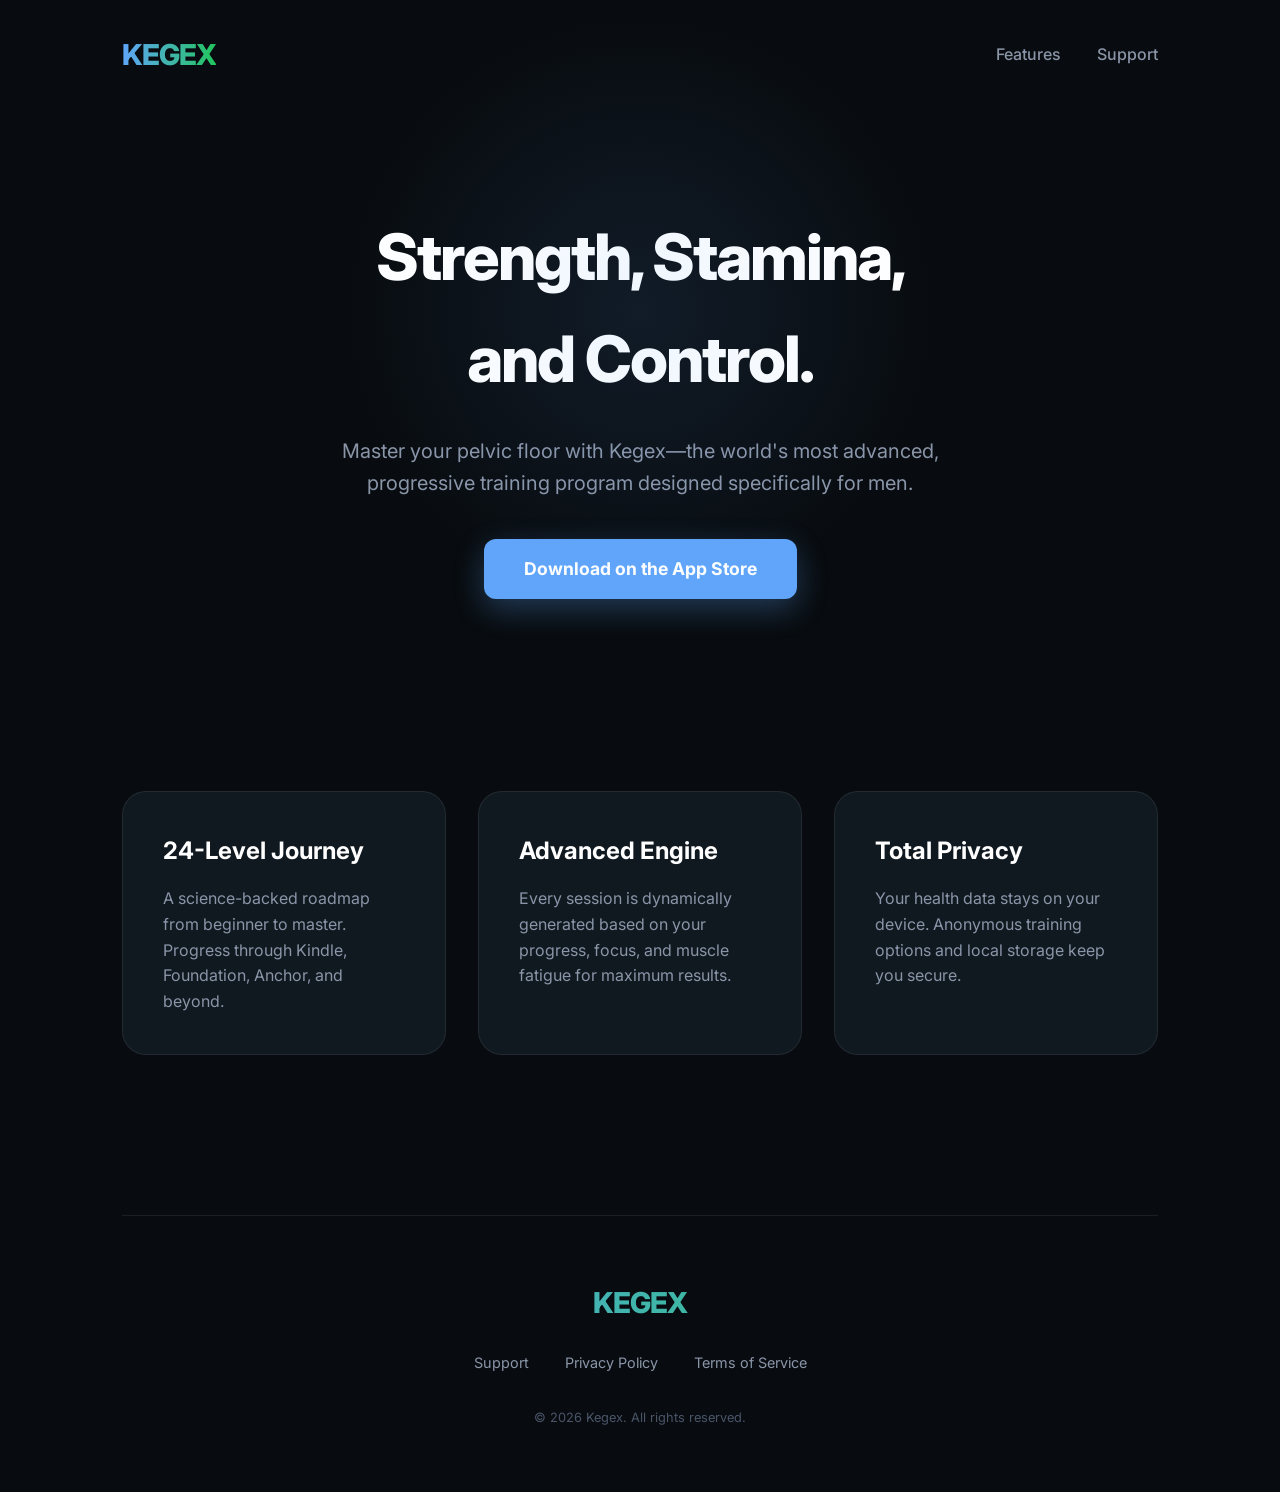
==== index.html @ 4bc83eb0 "Initial commit: Kegex Marketing & Support Website" ====
<!DOCTYPE html>
<html lang="en">
<head>
    <meta charset="UTF-8">
    <meta name="viewport" content="width=device-width, initial-scale=1.0">
    <title>Kegex | Premium Pelvic Floor Training for Men</title>
    <link rel="stylesheet" href="css/style.css">
    <link rel="preconnect" href="https://fonts.googleapis.com">
    <link rel="preconnect" href="https://fonts.gstatic.com" crossorigin>
    <link href="https://fonts.googleapis.com/css2?family=Inter:wght@400;500;700;800&display=swap" rel="stylesheet">
</head>
<body>
    <div class="container">
        <header>
            <div class="logo">KEGEX</div>
            <nav>
                <a href="#features">Features</a>
                <a href="support.html">Support</a>
            </nav>
        </header>

        <section class="hero">
            <h1>Strength, Stamina,<br>and Control.</h1>
            <p>Master your pelvic floor with Kegex—the world's most advanced, progressive training program designed specifically for men.</p>
            <a href="#" class="btn">Download on the App Store</a>
        </section>

        <section id="features" class="features">
            <div class="feature-card">
                <h3>24-Level Journey</h3>
                <p>A science-backed roadmap from beginner to master. Progress through Kindle, Foundation, Anchor, and beyond.</p>
            </div>
            <div class="feature-card">
                <h3>Advanced Engine</h3>
                <p>Every session is dynamically generated based on your progress, focus, and muscle fatigue for maximum results.</p>
            </div>
            <div class="feature-card">
                <h3>Total Privacy</h3>
                <p>Your health data stays on your device. Anonymous training options and local storage keep you secure.</p>
            </div>
        </section>

        <footer>
            <div class="logo">KEGEX</div>
            <div class="footer-links">
                <a href="support.html">Support</a>
                <a href="privacy.html">Privacy Policy</a>
                <a href="terms.html">Terms of Service</a>
            </div>
            <p style="margin-top: 2rem; color: #4A5568; font-size: 0.8rem;">&copy; 2026 Kegex. All rights reserved.</p>
        </footer>
    </div>
</body>
</html>
---- css/style.css ----
:root {
    --bg-color: #080C10;
    --surface-color: #101820;
    --accent-color: #60A5FA;
    --secondary-color: #22C55E;
    --text-primary: #FFFFFF;
    --text-secondary: #8A95A8;
    --glass-border: rgba(255, 255, 255, 0.08);
}

* {
    margin: 0;
    padding: 0;
    box-sizing: border-box;
}

body {
    font-family: 'Inter', -apple-system, BlinkMacSystemFont, sans-serif;
    background-color: var(--bg-color);
    color: var(--text-primary);
    line-height: 1.6;
    overflow-x: hidden;
}

.container {
    max-width: 1100px;
    margin: 0 auto;
    padding: 0 2rem;
}

/* Header */
header {
    padding: 2rem 0;
    display: flex;
    justify-content: space-between;
    align-items: center;
}

.logo {
    font-size: 1.8rem;
    font-weight: 800;
    letter-spacing: -1px;
    background: linear-gradient(to right, var(--accent-color), var(--secondary-color));
    -webkit-background-clip: text;
    -webkit-text-fill-color: transparent;
}

nav a {
    color: var(--text-secondary);
    text-decoration: none;
    margin-left: 2rem;
    font-weight: 500;
    transition: color 0.3s;
}

nav a:hover {
    color: var(--accent-color);
}

/* Hero Section */
.hero {
    padding: 6rem 0;
    text-align: center;
    position: relative;
}

.hero::before {
    content: '';
    position: absolute;
    top: -100px;
    left: 50%;
    transform: translateX(-50%);
    width: 600px;
    height: 600px;
    background: radial-gradient(circle, rgba(96, 165, 250, 0.1) 0%, transparent 70%);
    pointer-events: none;
}

h1 {
    font-size: 4rem;
    font-weight: 800;
    margin-bottom: 1.5rem;
    letter-spacing: -2px;
}

.hero p {
    font-size: 1.25rem;
    color: var(--text-secondary);
    max-width: 600px;
    margin: 0 auto 2.5rem;
}

.btn {
    display: inline-block;
    background-color: var(--accent-color);
    color: white;
    padding: 1rem 2.5rem;
    border-radius: 12px;
    text-decoration: none;
    font-weight: 700;
    font-size: 1.1rem;
    box-shadow: 0 10px 30px rgba(96, 165, 250, 0.3);
    transition: transform 0.3s, box-shadow 0.3s;
}

.btn:hover {
    transform: translateY(-2px);
    box-shadow: 0 15px 40px rgba(96, 165, 250, 0.4);
}

/* Features */
.features {
    padding: 6rem 0;
    display: grid;
    grid-template-columns: repeat(auto-fit, minmax(300px, 1fr));
    gap: 2rem;
}

.feature-card {
    background: var(--surface-color);
    padding: 2.5rem;
    border-radius: 24px;
    border: 1px solid var(--glass-border);
    transition: border-color 0.3s;
}

.feature-card:hover {
    border-color: rgba(96, 165, 250, 0.3);
}

.feature-card h3 {
    font-size: 1.5rem;
    margin-bottom: 1rem;
}

.feature-card p {
    color: var(--text-secondary);
}

/* Legal & Support Pages */
.legal-content {
    padding: 4rem 0;
    max-width: 800px;
    margin: 0 auto;
}

.legal-content h2 {
    margin: 2.5rem 0 1rem;
}

.legal-content p, .legal-content li {
    color: var(--text-secondary);
    margin-bottom: 1rem;
}

/* Footer */
footer {
    padding: 4rem 0;
    text-align: center;
    border-top: 1px solid var(--glass-border);
    margin-top: 4rem;
}

.footer-links {
    margin-top: 1.5rem;
}

.footer-links a {
    color: var(--text-secondary);
    text-decoration: none;
    margin: 0 1rem;
    font-size: 0.9rem;
}

@media (max-width: 768px) {
    h1 { font-size: 2.5rem; }
    .hero { padding: 4rem 0; }
}
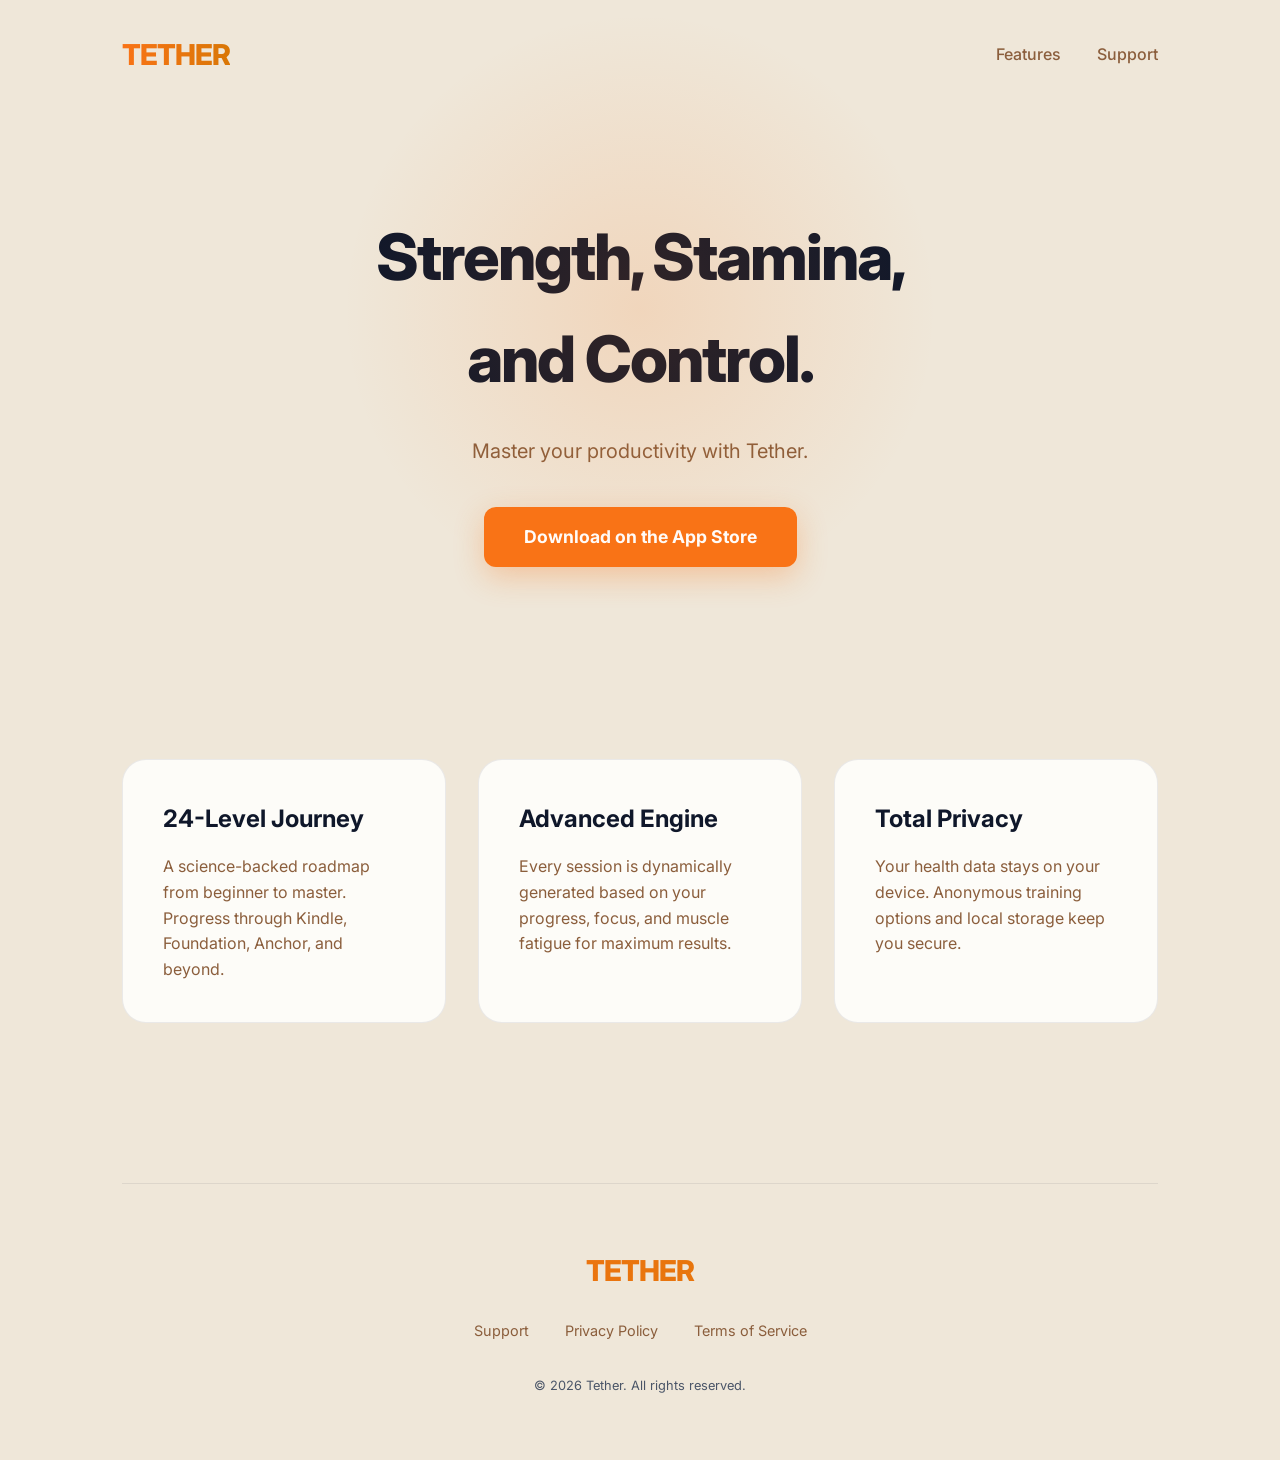
==== commit 9bb9539d: "Update legal pages for Tether" ====
--- a/index.html
+++ b/index.html
@@ -3,7 +3,7 @@
 <head>
     <meta charset="UTF-8">
     <meta name="viewport" content="width=device-width, initial-scale=1.0">
-    <title>Kegex | Premium Pelvic Floor Training for Men</title>
+    <title>Tether</title>
     <link rel="stylesheet" href="css/style.css">
     <link rel="preconnect" href="https://fonts.googleapis.com">
     <link rel="preconnect" href="https://fonts.gstatic.com" crossorigin>
@@ -12,7 +12,7 @@
 <body>
     <div class="container">
         <header>
-            <div class="logo">KEGEX</div>
+            <div class="logo">TETHER</div>
             <nav>
                 <a href="#features">Features</a>
                 <a href="support.html">Support</a>
@@ -21,7 +21,7 @@
 
         <section class="hero">
             <h1>Strength, Stamina,<br>and Control.</h1>
-            <p>Master your pelvic floor with Kegex—the world's most advanced, progressive training program designed specifically for men.</p>
+            <p>Master your productivity with Tether.</p>
             <a href="#" class="btn">Download on the App Store</a>
         </section>
 
@@ -41,13 +41,13 @@
         </section>
 
         <footer>
-            <div class="logo">KEGEX</div>
+            <div class="logo">TETHER</div>
             <div class="footer-links">
                 <a href="support.html">Support</a>
                 <a href="privacy.html">Privacy Policy</a>
                 <a href="terms.html">Terms of Service</a>
             </div>
-            <p style="margin-top: 2rem; color: #4A5568; font-size: 0.8rem;">&copy; 2026 Kegex. All rights reserved.</p>
+            <p style="margin-top: 2rem; color: #4A5568; font-size: 0.8rem;">&copy; 2026 Tether. All rights reserved.</p>
         </footer>
     </div>
 </body>
--- a/css/style.css
+++ b/css/style.css
@@ -1,11 +1,11 @@
 :root {
-    --bg-color: #080C10;
-    --surface-color: #101820;
-    --accent-color: #60A5FA;
-    --secondary-color: #22C55E;
-    --text-primary: #FFFFFF;
-    --text-secondary: #8A95A8;
-    --glass-border: rgba(255, 255, 255, 0.08);
+    --bg-color: #EFE7D9;
+    --surface-color: #FDFCF8;
+    --accent-color: #F97316;
+    --secondary-color: #D97706;
+    --text-primary: #0F172A;
+    --text-secondary: #8B5E3C;
+    --glass-border: rgba(15, 23, 42, 0.08);
 }
 
 * {
@@ -72,7 +72,7 @@
     transform: translateX(-50%);
     width: 600px;
     height: 600px;
-    background: radial-gradient(circle, rgba(96, 165, 250, 0.1) 0%, transparent 70%);
+    background: radial-gradient(circle, rgba(249, 115, 22, 0.15) 0%, transparent 70%);
     pointer-events: none;
 }
 
@@ -99,13 +99,13 @@
     text-decoration: none;
     font-weight: 700;
     font-size: 1.1rem;
-    box-shadow: 0 10px 30px rgba(96, 165, 250, 0.3);
+    box-shadow: 0 10px 30px rgba(249, 115, 22, 0.3);
     transition: transform 0.3s, box-shadow 0.3s;
 }
 
 .btn:hover {
     transform: translateY(-2px);
-    box-shadow: 0 15px 40px rgba(96, 165, 250, 0.4);
+    box-shadow: 0 15px 40px rgba(249, 115, 22, 0.4);
 }
 
 /* Features */
@@ -125,7 +125,7 @@
 }
 
 .feature-card:hover {
-    border-color: rgba(96, 165, 250, 0.3);
+    border-color: rgba(249, 115, 22, 0.3);
 }
 
 .feature-card h3 {
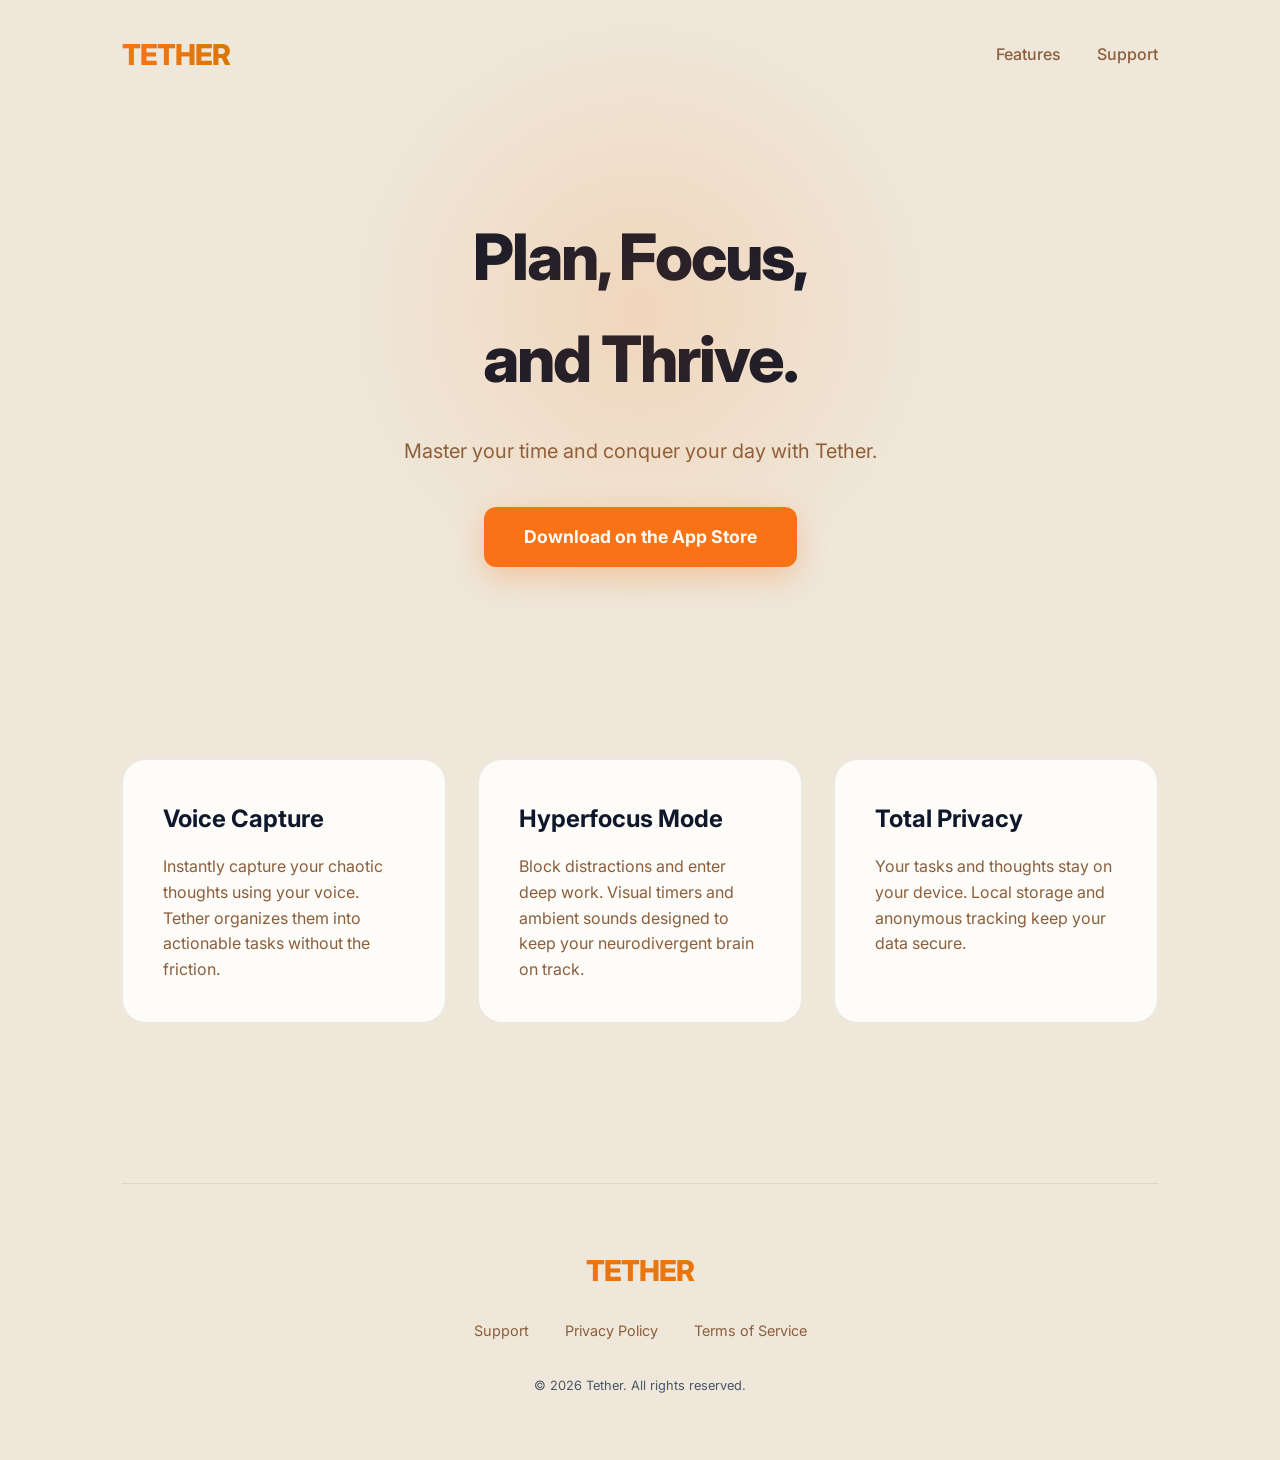
==== commit 752eacd7: "Update website copy to Tether" ====
--- a/index.html
+++ b/index.html
@@ -20,23 +20,23 @@
         </header>
 
         <section class="hero">
-            <h1>Strength, Stamina,<br>and Control.</h1>
-            <p>Master your productivity with Tether.</p>
+            <h1>Plan, Focus,<br>and Thrive.</h1>
+            <p>Master your time and conquer your day with Tether.</p>
             <a href="#" class="btn">Download on the App Store</a>
         </section>
 
         <section id="features" class="features">
             <div class="feature-card">
-                <h3>24-Level Journey</h3>
-                <p>A science-backed roadmap from beginner to master. Progress through Kindle, Foundation, Anchor, and beyond.</p>
+                <h3>Voice Capture</h3>
+                <p>Instantly capture your chaotic thoughts using your voice. Tether organizes them into actionable tasks without the friction.</p>
             </div>
             <div class="feature-card">
-                <h3>Advanced Engine</h3>
-                <p>Every session is dynamically generated based on your progress, focus, and muscle fatigue for maximum results.</p>
+                <h3>Hyperfocus Mode</h3>
+                <p>Block distractions and enter deep work. Visual timers and ambient sounds designed to keep your neurodivergent brain on track.</p>
             </div>
             <div class="feature-card">
                 <h3>Total Privacy</h3>
-                <p>Your health data stays on your device. Anonymous training options and local storage keep you secure.</p>
+                <p>Your tasks and thoughts stay on your device. Local storage and anonymous tracking keep your data secure.</p>
             </div>
         </section>
 
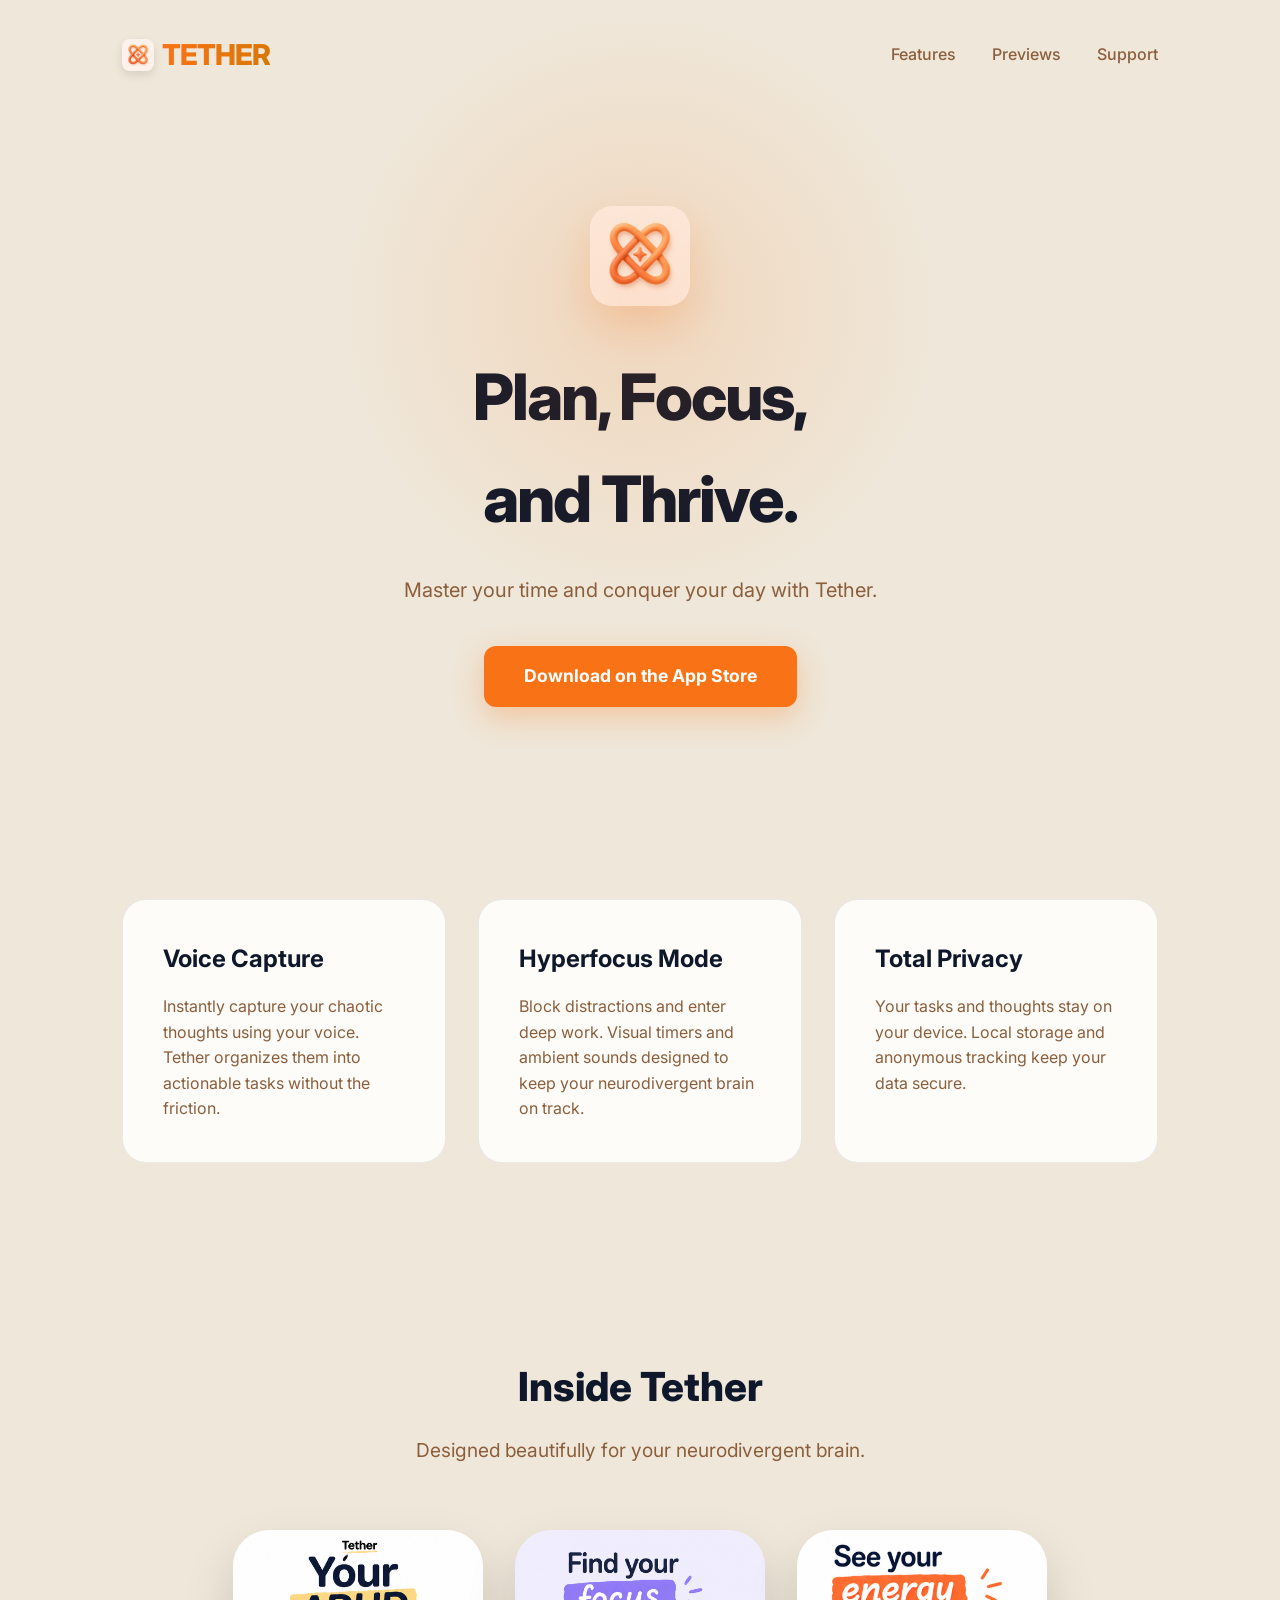
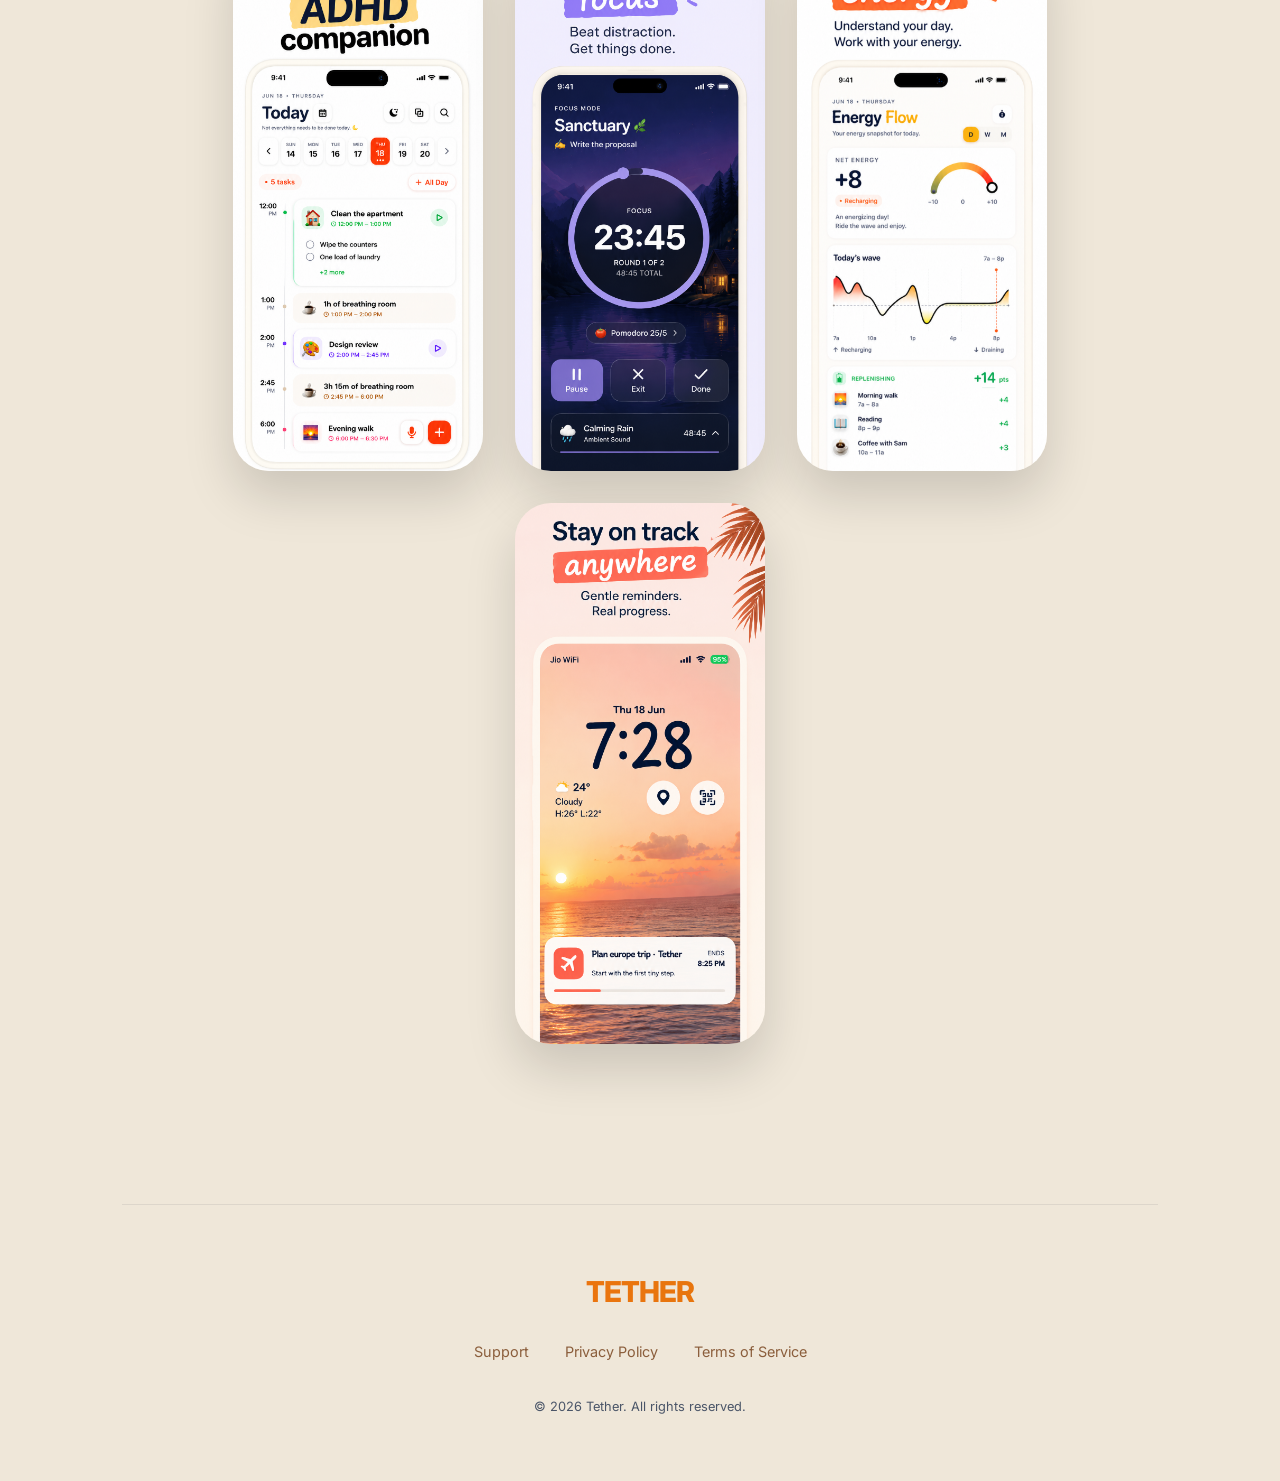
==== commit da93fd1f: "Add app icon and screenshots to landing page" ====
--- a/index.html
+++ b/index.html
@@ -12,14 +12,19 @@
 <body>
     <div class="container">
         <header>
-            <div class="logo">TETHER</div>
+            <div style="display: flex; align-items: center; gap: 0.5rem;">
+                <img src="assets/app-icon.png" alt="Tether App Icon" class="header-app-icon">
+                <div class="logo">TETHER</div>
+            </div>
             <nav>
                 <a href="#features">Features</a>
+                <a href="#previews">Previews</a>
                 <a href="support.html">Support</a>
             </nav>
         </header>
 
         <section class="hero">
+            <img src="assets/app-icon.png" alt="Tether App Icon" class="hero-app-icon">
             <h1>Plan, Focus,<br>and Thrive.</h1>
             <p>Master your time and conquer your day with Tether.</p>
             <a href="#" class="btn">Download on the App Store</a>
@@ -40,6 +45,19 @@
             </div>
         </section>
 
+        <section id="previews" class="app-previews">
+            <div class="section-header">
+                <h2>Inside Tether</h2>
+                <p>Designed beautifully for your neurodivergent brain.</p>
+            </div>
+            <div class="screenshots-grid">
+                <img src="assets/screenshot-4.png" alt="Your ADHD companion" class="screenshot">
+                <img src="assets/screenshot-2.png" alt="Find your focus" class="screenshot">
+                <img src="assets/screenshot-3.png" alt="See your energy" class="screenshot">
+                <img src="assets/screenshot-1.png" alt="Stay on track anywhere" class="screenshot">
+            </div>
+        </section>
+
         <footer>
             <div class="logo">TETHER</div>
             <div class="footer-links">
--- a/css/style.css
+++ b/css/style.css
@@ -43,6 +43,13 @@
     background: linear-gradient(to right, var(--accent-color), var(--secondary-color));
     -webkit-background-clip: text;
     -webkit-text-fill-color: transparent;
+}
+
+.header-app-icon {
+    width: 32px;
+    height: 32px;
+    border-radius: 8px;
+    box-shadow: 0 4px 10px rgba(0, 0, 0, 0.1);
 }
 
 nav a {
@@ -74,6 +81,14 @@
     height: 600px;
     background: radial-gradient(circle, rgba(249, 115, 22, 0.15) 0%, transparent 70%);
     pointer-events: none;
+}
+
+.hero-app-icon {
+    width: 100px;
+    height: 100px;
+    border-radius: 22px;
+    margin-bottom: 2rem;
+    box-shadow: 0 20px 40px rgba(249, 115, 22, 0.2);
 }
 
 h1 {
@@ -137,6 +152,46 @@
     color: var(--text-secondary);
 }
 
+/* App Previews */
+.app-previews {
+    padding: 6rem 0;
+}
+
+.section-header {
+    text-align: center;
+    margin-bottom: 4rem;
+}
+
+.section-header h2 {
+    font-size: 2.5rem;
+    font-weight: 800;
+    margin-bottom: 1rem;
+}
+
+.section-header p {
+    color: var(--text-secondary);
+    font-size: 1.2rem;
+}
+
+.screenshots-grid {
+    display: flex;
+    justify-content: center;
+    gap: 2rem;
+    flex-wrap: wrap;
+}
+
+.screenshot {
+    width: 250px;
+    border-radius: 36px;
+    box-shadow: 0 25px 50px rgba(0, 0, 0, 0.15);
+    transition: transform 0.4s ease, box-shadow 0.4s ease;
+}
+
+.screenshot:hover {
+    transform: translateY(-10px) scale(1.02);
+    box-shadow: 0 30px 60px rgba(249, 115, 22, 0.25);
+}
+
 /* Legal & Support Pages */
 .legal-content {
     padding: 4rem 0;
